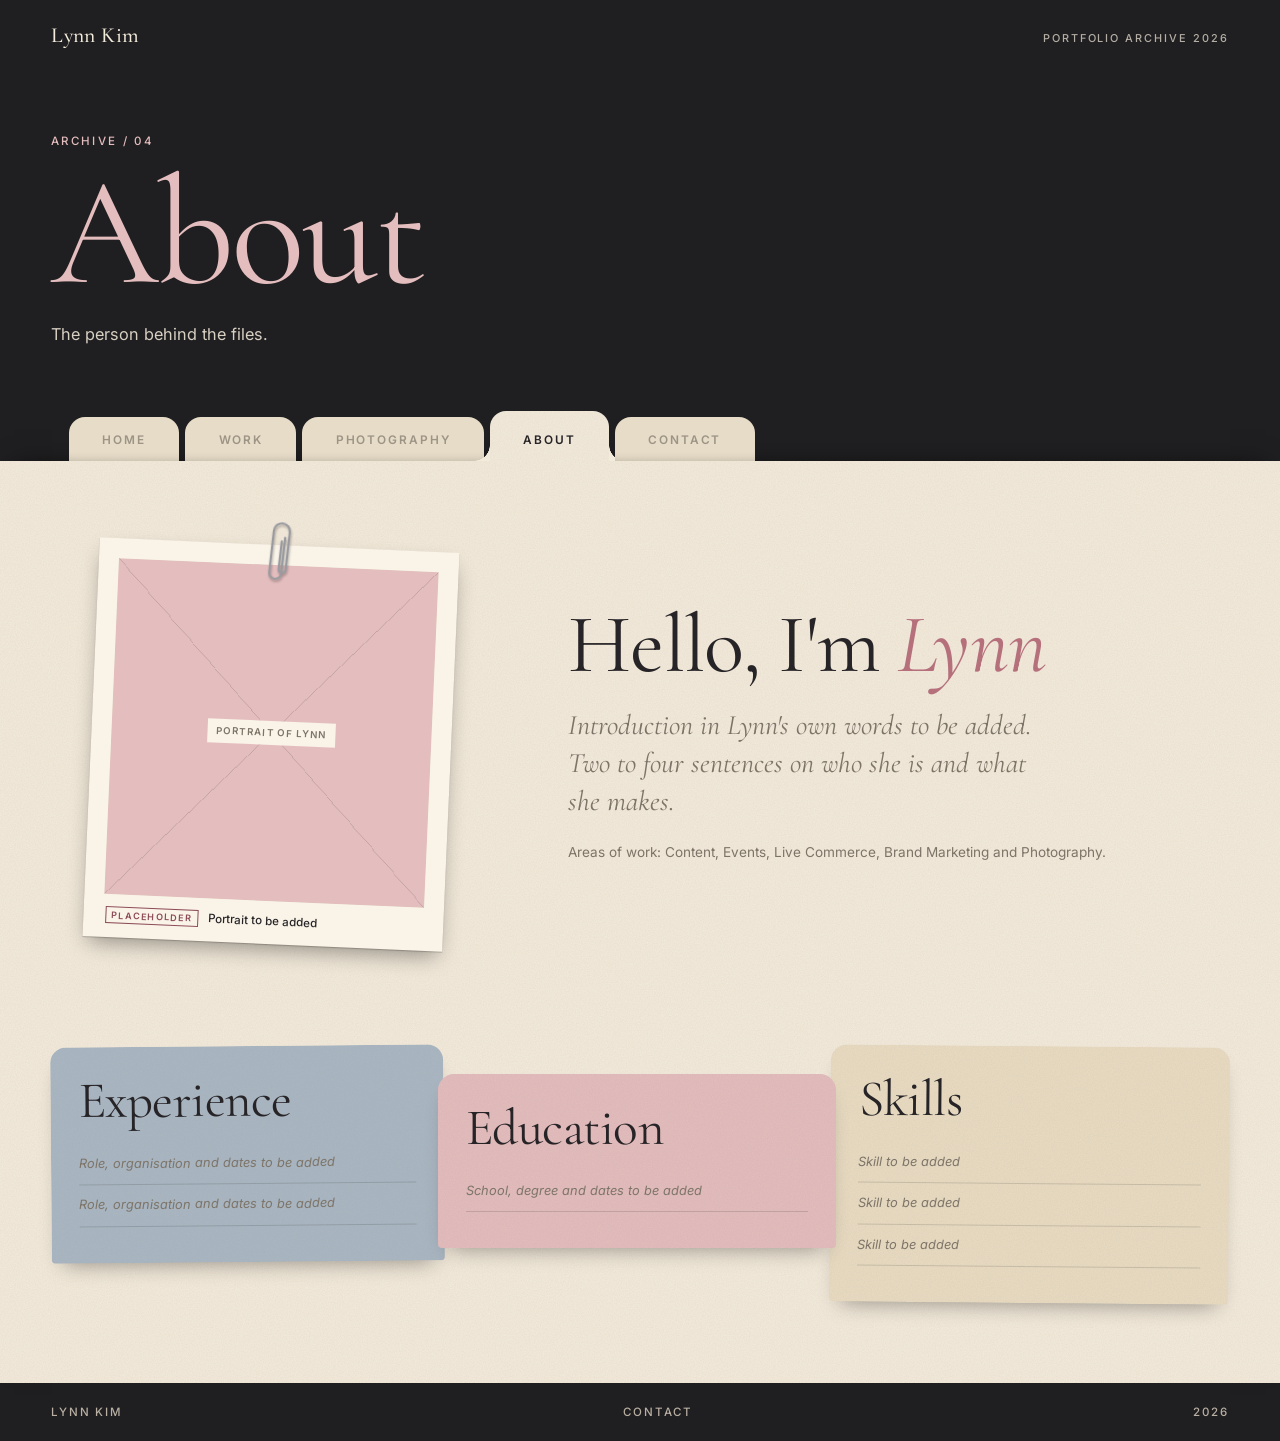
==== about.html @ a6194b80 "Build Lynn Kim portfolio: folder-tab archive, photography gallery, project pages Co-Authored-By: Cla" ====
<!doctype html>
<html lang="en">
<head>
<meta charset="utf-8">
<meta name="viewport" content="width=device-width, initial-scale=1">
<title>Lynn Kim, portfolio archive</title>
<meta name="description" content="Portfolio of Lynn Kim: content, events, live commerce, brand marketing and photography.">
<link rel="icon" href="data:,">
<link rel="preconnect" href="https://fonts.googleapis.com">
<link rel="preconnect" href="https://fonts.gstatic.com" crossorigin>
<link rel="stylesheet" href="https://fonts.googleapis.com/css2?family=Cormorant+Garamond:ital,wght@0,400;0,500;0,600;1,400;1,500&family=Inter:wght@400;500;600&display=swap">
<link rel="stylesheet" href="css/styles.css">
</head>
<body data-page="about">
<a class="skip" href="#main">Skip to content</a>
<div id="root"></div>
<noscript><p style="padding:2rem;color:#f3ebdc">This portfolio needs JavaScript to load its pages.</p></noscript>
<script type="module" src="js/app.js"></script>
</body>
</html>
---- css/styles.css ----
:root {
  --cream: #f3ebdc;
  --cream-2: #e7dcc8;
  --paper: #f9f3e8;
  --pink: #e4bdbe;
  --rose: #b5707c;
  --rose-deep: #8c4b57;
  --blue: #a9b7c4;
  --char: #1f1e20;
  --char-2: #2c2a2d;
  --ink: #272427;
  --mute: #7d7468;
  --serif: 'Cormorant Garamond', 'Cormorant', Georgia, 'Times New Roman', serif;
  --sans: 'Inter', system-ui, -apple-system, 'Segoe UI', Helvetica, Arial, sans-serif;
  --gut: clamp(16px, 4vw, 56px);
  --max: 1280px;
  --ease: cubic-bezier(.3, .7, .2, 1);
  --grain: url("data:image/svg+xml;utf8,<svg xmlns='http://www.w3.org/2000/svg' width='220' height='220'><filter id='n'><feTurbulence type='fractalNoise' baseFrequency='.85' numOctaves='2' stitchTiles='stitch'/><feColorMatrix values='0 0 0 0 .25  0 0 0 0 .18  0 0 0 0 .12  0 0 0 .1 0'/></filter><rect width='100%' height='100%' filter='url(%23n)'/></svg>");
  --cross: url("data:image/svg+xml;utf8,<svg xmlns='http://www.w3.org/2000/svg' viewBox='0 0 100 100' preserveAspectRatio='none'><path d='M0 0L100 100M100 0L0 100' stroke='rgba(31,30,32,.16)' stroke-width='1' vector-effect='non-scaling-stroke' fill='none'/></svg>");
}

*, *::before, *::after { box-sizing: border-box; }
html { -webkit-text-size-adjust: 100%; }
body {
  margin: 0; background: var(--char); color: var(--ink);
  font: 400 16px/1.6 var(--sans); -webkit-font-smoothing: antialiased;
}
img { max-width: 100%; display: block; }
a { color: inherit; }
h1, h2, h3, p, dl, dd, ol, ul { margin: 0; padding: 0; }
ul, ol { list-style: none; }
button { font: inherit; color: inherit; cursor: pointer; }
:focus-visible { outline: 2px solid var(--rose-deep); outline-offset: 3px; }
.band :focus-visible, .foot :focus-visible { outline-color: var(--pink); }
.skip { position: absolute; left: 8px; top: -60px; background: var(--cream); color: var(--ink); padding: 10px 14px; z-index: 100; }
.skip:focus { top: 8px; }
main:focus { outline: none; }

.pending { font-style: italic; color: var(--mute); }
.stamp { display: inline-block; font: 600 9px/1 var(--sans); letter-spacing: .14em; text-transform: uppercase; border: 1px solid currentColor; padding: 3px 5px; color: var(--rose-deep); margin-right: 6px; }
.small { font-size: .85rem; color: var(--mute); }
.eyebrow { font: 500 .72rem/1 var(--sans); letter-spacing: .2em; text-transform: uppercase; color: var(--pink); }
.eyebrow--dark { color: var(--rose-deep); }
.display { font: 400 clamp(2.6rem, 6.5vw, 5.4rem)/.95 var(--serif); letter-spacing: -.01em; }
.display em { font-style: italic; color: var(--rose); }
.display--s { font-size: clamp(2rem, 4vw, 3.2rem); }
.textlink { font: 500 .78rem/1 var(--sans); letter-spacing: .14em; text-transform: uppercase; text-decoration: none; border-bottom: 1px solid currentColor; padding-bottom: 5px; align-self: flex-end; white-space: nowrap; }
.textlink:hover { color: var(--rose-deep); }

/* ---------- desk and band ---------- */
.desk { max-width: 1600px; margin: 0 auto; }
.band { position: relative; color: var(--cream); background: var(--char); }
.top { display: flex; justify-content: space-between; align-items: baseline; padding: 22px var(--gut) 0; font: 500 .78rem var(--sans); letter-spacing: .08em; }
.logo { text-decoration: none; font: 500 1.35rem var(--serif); letter-spacing: .02em; }
.top__note { opacity: .7; text-transform: uppercase; letter-spacing: .18em; font-size: .68rem; }

.stage { padding: clamp(40px, 7vw, 88px) var(--gut) clamp(36px, 5vw, 64px); max-width: var(--max); margin: 0 auto; }
.stage__title { font: 400 clamp(3.6rem, 12vw, 10rem)/.88 var(--serif); color: var(--pink); margin: 18px 0 20px; letter-spacing: -.02em; overflow-wrap: anywhere; }
.stage__lede { max-width: 46ch; color: #d7cfc2; font-size: 1.02rem; }

/* home stage: giant name over a stack of paper */
.stage--home { padding-top: clamp(24px, 4vw, 56px); padding-bottom: 0; position: relative; }
.giant { font: 400 clamp(4.6rem, 17.5vw, 15rem)/.8 var(--serif); color: var(--pink); letter-spacing: -.03em; position: relative; z-index: 3; text-align: center; margin: 0 0 -.09em; }
.stack { position: relative; width: min(560px, 82%); margin: 0 auto; height: clamp(430px, 52vw, 560px); }
.paper { position: absolute; inset: 0; background: var(--cream); background-image: var(--grain); box-shadow: 0 1px 0 #fff8 inset, 0 12px 24px #0006; }
.paper--3 { transform: rotate(3deg) translate(14px, 10px); background-color: var(--cream-2); }
.paper--2 { transform: rotate(-2.2deg) translate(-10px, 4px); background-color: #ece3d1; }
.paper--1 { display: flex; flex-direction: column; align-items: center; padding: 8% 8% 6%; }
.paper--1::before, .paper--1::after { content: ''; position: absolute; left: 12px; width: 15px; height: 15px; border-radius: 50%; background: var(--char); box-shadow: inset 0 2px 3px #000a; }
.paper--1::before { top: 18%; } .paper--1::after { top: 72%; }
.paper--1 .polaroid { width: 70%; z-index: 2; }
.typed { color: var(--ink); font: 400 .8rem/1.55 var(--sans); letter-spacing: .02em; margin-top: auto; align-self: flex-start; max-width: 28ch; padding-left: 8%; }

/* ---------- tabs: navigation as folder tabs ---------- */
.tabs { margin-top: 0; position: relative; z-index: 4; }
.tabs__row { display: flex; align-items: flex-end; gap: 6px; padding: 0 calc(var(--gut) + 18px); overflow-x: auto; scrollbar-width: none; max-width: 100%; }
.tabs__row::-webkit-scrollbar { display: none; }
.tabs a {
  position: relative; flex: 0 0 auto; text-decoration: none; background: var(--cream-2); color: #9d9486;
  font: 600 .74rem/1 var(--sans); letter-spacing: .16em; text-transform: uppercase;
  padding: 18px clamp(16px, 2.6vw, 34px) 14px; border-radius: 16px 16px 0 0; box-shadow: inset 0 -8px 10px -8px #0003;
  transition: color .25s, padding .35s var(--ease);
}
.tabs a:hover { color: var(--ink); }
.tabs a[aria-current='page'] { background: var(--cream); background-image: var(--grain); color: var(--ink); padding-top: 24px; box-shadow: none; }
.tabs a[aria-current='page']::before, .tabs a[aria-current='page']::after { content: ''; position: absolute; bottom: 0; width: 16px; height: 16px; }
.tabs a[aria-current='page']::before { left: -16px; background: radial-gradient(circle at 0 0, transparent 15.5px, var(--cream) 16px); }
.tabs a[aria-current='page']::after { right: -16px; background: radial-gradient(circle at 100% 0, transparent 15.5px, var(--cream) 16px); }

/* ---------- sheet ---------- */
.sheet { background: var(--cream); background-image: var(--grain); padding: clamp(32px, 5vw, 72px) var(--gut) 80px; min-height: 60vh; box-shadow: 0 -10px 24px -14px #0008; position: relative; }
.sheet > * { max-width: var(--max); margin-left: auto; margin-right: auto; }
.block { margin-bottom: clamp(64px, 9vw, 130px); }
.block__head { display: flex; justify-content: space-between; align-items: flex-end; gap: 24px; flex-wrap: wrap; margin-bottom: clamp(28px, 4vw, 52px); }
.foot { display: flex; justify-content: space-between; padding: 22px var(--gut); font: 500 .72rem var(--sans); letter-spacing: .16em; text-transform: uppercase; color: #b9b0a3; }
.foot a { text-decoration: none; }

/* ---------- media and placeholders ---------- */
.media { width: 100%; height: 100%; object-fit: cover; }
.ph { position: relative; width: 100%; height: 100%; min-height: 100%; display: grid; place-items: center; background-color: var(--pink); background-image: var(--cross); background-size: 100% 100%; overflow: hidden; }
.ph span { background: var(--paper); color: var(--mute); font: 600 .6rem/1.3 var(--sans); letter-spacing: .14em; text-transform: uppercase; padding: 6px 9px; text-align: center; max-width: 80%; }
.ph--pink { background-color: var(--pink); } .ph--rose { background-color: #cf9aa2; }
.ph--blue { background-color: var(--blue); } .ph--cream { background-color: #e6dac4; }
.ph--char { background-color: #4a474b; }

.clip { position: absolute; width: 22px; height: 70px; color: #9a9ba0; top: -26px; left: 50%; transform: translateX(-50%) rotate(4deg); z-index: 5; filter: drop-shadow(1px 2px 1px #0004); pointer-events: none; }
.clip--rose { color: var(--rose); }

.label { display: inline-block; background: var(--paper); border: 1px solid #0002; padding: 3px 7px; font: 500 .62rem/1.2 var(--sans); letter-spacing: .14em; text-transform: uppercase; color: var(--ink); box-shadow: 0 1px 2px #0002; }

.polaroid { position: relative; background: var(--paper); padding: 4.5% 4.5% 0; margin: 0; transform: rotate(var(--tilt, 0deg)); box-shadow: 0 1px 1px #0003, 0 10px 22px -6px #0006; max-width: 380px; }
.polaroid__img { aspect-ratio: 1 / 1.05; background: var(--cream-2); overflow: hidden; }
.polaroid figcaption { padding: 12px 2px 14px; font: 500 .72rem/1.3 var(--sans); color: var(--ink); min-height: 3.2em; display: flex; flex-wrap: wrap; align-items: center; gap: 4px; }

/* ---------- cards (project sheets) ---------- */
.scatter { display: grid; grid-template-columns: repeat(12, 1fr); gap: 28px; align-items: start; }
.scatter .card:nth-child(1) { grid-column: 1 / 5; }
.scatter .card:nth-child(2) { grid-column: 5 / 9; margin-top: 80px; margin-left: -16px; z-index: 2; }
.scatter .card:nth-child(3) { grid-column: 9 / 13; margin-top: 10px; margin-left: -16px; }
.card { position: relative; display: block; text-decoration: none; background: var(--paper); background-image: var(--grain); padding: 18px 18px 20px; transform: rotate(var(--tilt, 0deg)); box-shadow: 0 1px 1px #0003, 0 14px 26px -10px #0007; transition: transform .45s var(--ease), box-shadow .45s var(--ease); }
.card:hover, .card:focus-visible { transform: rotate(0deg) translateY(-6px); box-shadow: 0 1px 1px #0003, 0 22px 34px -12px #0008; }
.card .label { position: absolute; top: 28px; left: -8px; z-index: 3; }
.card__img { aspect-ratio: 4 / 3; overflow: hidden; margin-bottom: 14px; background: var(--cream-2); }
.card__title { font: 500 1.6rem/1.05 var(--serif); }
.card__meta { font-size: .82rem; color: var(--mute); margin-top: 6px; }
.card__more { display: inline-block; margin-top: 14px; font: 600 .68rem var(--sans); letter-spacing: .16em; text-transform: uppercase; border-bottom: 1px solid currentColor; padding-bottom: 3px; }

/* ---------- spines (folders seen edge-on) ---------- */
.block--spines .display { margin-bottom: 36px; }
.spines { display: grid; grid-template-columns: repeat(5, 1fr); gap: 0; height: clamp(300px, 36vw, 430px); }
.spine { position: relative; margin-left: -14px; padding-top: calc(var(--i) * 26px); filter: drop-shadow(-6px 0 8px #0003); }
.spine:first-child { margin-left: 0; }
.spine a { display: flex; flex-direction: column; justify-content: space-between; height: 100%; padding: 18px 18px 18px 26px; text-decoration: none; background: var(--pink); background-image: var(--grain); border-radius: 22px 22px 0 0; color: var(--ink); transition: transform .45s var(--ease); }
.spine a:hover, .spine a:focus-visible { transform: translateY(-14px); }
.spine--blue a { background-color: var(--blue); } .spine--cream a { background-color: #e9dcc3; }
.spine--rose a { background-color: #cf9aa2; } .spine--char a { background-color: var(--char-2); color: var(--cream); }
.spine__label { writing-mode: vertical-rl; transform: rotate(180deg); font: 400 clamp(1.8rem, 3.6vw, 3rem)/1 var(--serif); font-style: italic; align-self: flex-start; }
.spine__count { background: var(--paper); color: var(--ink); font: 500 .6rem var(--sans); letter-spacing: .14em; text-transform: uppercase; padding: 4px 7px; align-self: flex-start; }

/* ---------- photography strip on home ---------- */
.strip-wrap { display: grid; grid-template-columns: 5fr 7fr; gap: clamp(24px, 4vw, 64px); align-items: center; background: var(--char); background-image: var(--grain); color: var(--cream); padding: clamp(28px, 4vw, 56px); box-shadow: 0 16px 30px -14px #0008; }
.strip-copy { display: flex; flex-direction: column; gap: 18px; align-items: flex-start; }
.strip-copy .display em { color: var(--pink); }
.strip-copy p { color: #cfc6b8; max-width: 32ch; }
.strip-copy .textlink:hover { color: var(--pink); }
.film { display: grid; grid-template-columns: repeat(3, 1fr); gap: 8px; background: #0e0d0e; padding: 22px 8px; position: relative; }
.film::before, .film::after { content: ''; position: absolute; left: 0; right: 0; height: 8px; background-image: radial-gradient(circle, var(--cream) 2px, transparent 2.6px); background-size: 16px 8px; opacity: .8; }
.film::before { top: 7px; } .film::after { bottom: 7px; }
.film__frame { position: relative; aspect-ratio: 4 / 5; overflow: hidden; }
.film__frame i { position: absolute; left: 6px; bottom: 4px; font: 500 .6rem var(--sans); color: var(--cream); font-style: normal; letter-spacing: .1em; }

.about-note { display: grid; grid-template-columns: minmax(220px, 4fr) 6fr; gap: clamp(28px, 5vw, 80px); align-items: center; }
.about-note .polaroid { margin: 10px 0 0 6%; }
.note { background: #c6d0da; background-image: var(--grain); padding: clamp(24px, 3.5vw, 48px); transform: rotate(1deg); box-shadow: 0 12px 24px -10px #0006; display: flex; flex-direction: column; gap: 18px; align-items: flex-start; }
.note .display em { color: var(--rose-deep); }

/* ---------- Work: filing cabinet ---------- */
.sheet:has(.cabinet) { padding-top: clamp(24px, 3vw, 40px); }
.cabinet { max-width: var(--max); margin: 0 auto; }
.ftabs { position: relative; z-index: 20; margin-bottom: -1px; }
.ftabs__row { display: flex; gap: 5px; overflow-x: auto; padding: 14px 18px 0; scrollbar-width: none; }
.ftabs__row::-webkit-scrollbar { display: none; }
.ftab { position: relative; flex: 0 0 auto; border: 0; background: var(--pink); background-image: var(--grain); color: var(--ink); font: 600 .72rem/1 var(--sans); letter-spacing: .15em; text-transform: uppercase; padding: 17px clamp(14px, 2.2vw, 28px) 13px; border-radius: 14px 14px 0 0; box-shadow: inset 0 -7px 9px -7px #0004; transition: transform .4s var(--ease), padding .4s var(--ease); min-height: 44px; }
.ftab--blue { background-color: var(--blue); } .ftab--cream { background-color: #e9dcc3; }
.ftab--rose { background-color: #cf9aa2; } .ftab--char { background-color: var(--char-2); color: var(--cream); }
.ftab:hover { transform: translateY(-3px); }
.ftab[aria-selected='true'] { padding-top: 24px; box-shadow: none; transform: none; z-index: 2; }
.ftab--pink { --tab: var(--pink); } .ftab--blue { --tab: var(--blue); } .ftab--cream { --tab: #e9dcc3; }
.ftab--rose { --tab: #cf9aa2; } .ftab--char { --tab: var(--char-2); }
.ftab[aria-selected='true']::before, .ftab[aria-selected='true']::after { content: ''; position: absolute; bottom: 0; width: 14px; height: 14px; }
.ftab[aria-selected='true']::before { left: -14px; background: radial-gradient(circle at 0 0, transparent 13.5px, var(--tab) 14px); }
.ftab[aria-selected='true']::after { right: -14px; background: radial-gradient(circle at 100% 0, transparent 13.5px, var(--tab) 14px); }

.cabinet__stack { display: grid; padding-bottom: 64px; position: relative; }
.folder { grid-area: 1 / 1; --d: 0; --r: 0;
  background: var(--pink); background-image: var(--grain); border-radius: 0 20px 6px 6px; padding: clamp(24px, 4vw, 52px);
  transform: translateY(calc(var(--d) * 13px)) rotate(calc(var(--r) * 1deg)); transform-origin: 50% 100%;
  z-index: calc(10 - var(--d)); box-shadow: 0 -1px 0 #fff5 inset, 0 8px 18px -8px #0006;
  transition: transform .6s var(--ease), box-shadow .6s var(--ease); outline-offset: -6px; }
.folder--blue { background-color: var(--blue); } .folder--cream { background-color: #e9dcc3; }
.folder--rose { background-color: #cf9aa2; } .folder--char { background-color: var(--char-2); color: var(--cream); }
.folder--char .display em { color: var(--pink); }
.folder__inner { transition: opacity .35s ease, visibility 0s linear .35s; opacity: 0; visibility: hidden; position: absolute; inset: auto; left: 0; right: 0; top: 0; pointer-events: none; padding: inherit; }
.folder.is-front .folder__inner { position: relative; opacity: 1; visibility: visible; pointer-events: auto; transition: opacity .5s ease .12s, visibility 0s; padding: 0; }
.folder:not(.is-front) { box-shadow: 0 8px 14px -8px #0007; }
.folder__head { display: flex; justify-content: space-between; align-items: flex-end; gap: 16px; flex-wrap: wrap; margin-bottom: clamp(28px, 4vw, 48px); border-bottom: 1px solid #0003; padding-bottom: 18px; }
.folder--char .folder__head { border-color: #fff3; }
.folder__head p { font-size: .9rem; }
.count { display: inline-block; margin-left: 8px; font: 600 .62rem var(--sans); letter-spacing: .14em; text-transform: uppercase; background: var(--paper); color: var(--ink); padding: 4px 7px; }
.folder__files { display: grid; grid-template-columns: repeat(12, 1fr); gap: 26px; align-items: start; }
.folder__files .card { color: var(--ink); }
.folder__files .card:nth-child(1) { grid-column: 1 / 8; }
.folder__files .card:nth-child(2) { grid-column: 8 / 13; margin-top: 56px; margin-left: -14px; }
.folder__files .card:nth-child(n+3) { grid-column: span 4; }
.hint { text-align: center; font-size: .8rem; color: var(--mute); margin-top: 18px; }

/* ---------- Project detail ---------- */
.crumb { font: 500 .7rem var(--sans); letter-spacing: .14em; text-transform: uppercase; color: var(--mute); margin-bottom: 24px; }
.crumb a { text-decoration: none; border-bottom: 1px solid #0003; }
.facts { display: grid; grid-template-columns: repeat(4, 1fr); border-top: 1px solid var(--ink); border-bottom: 1px solid #0003; margin-bottom: clamp(40px, 6vw, 80px); }
.facts div { padding: 16px 16px 16px 0; }
.facts dt { font: 600 .62rem var(--sans); letter-spacing: .18em; text-transform: uppercase; color: var(--mute); margin-bottom: 6px; }
.facts dd { font: 500 1.25rem/1.2 var(--serif); }
.detail { display: grid; grid-template-columns: repeat(2, 1fr); gap: clamp(36px, 5vw, 72px) clamp(32px, 6vw, 96px); margin-bottom: clamp(60px, 8vw, 110px); }
.detail__sec { position: relative; padding-top: 6px; }
.detail__sec--wide { grid-column: 1 / -1; }
.num { display: block; font: 500 .72rem var(--sans); letter-spacing: .2em; color: var(--rose-deep); margin-bottom: 10px; }
.detail__sec .display { margin-bottom: 18px; }
.detail__sec > p { max-width: 54ch; font-size: 1.05rem; }
.ticks li { padding: 10px 0 10px 26px; border-bottom: 1px solid #0002; position: relative; }
.ticks li::before { content: ''; position: absolute; left: 0; top: 1.2em; width: 12px; height: 1px; background: var(--rose-deep); }
.steps { display: grid; grid-template-columns: repeat(3, 1fr); gap: 0; counter-reset: s; }
.steps li { display: flex; gap: 14px; padding: 18px 22px 18px 0; border-top: 1px solid var(--ink); }
.steps b { font: 400 2.4rem/1 var(--serif); color: var(--rose); }
.steps h3 { font: 600 .8rem var(--sans); letter-spacing: .08em; text-transform: uppercase; margin-bottom: 6px; }
.steps p { font-size: .95rem; }
.metrics { display: grid; grid-template-columns: repeat(3, 1fr); gap: 20px; }
.metric { background: var(--paper); background-image: var(--grain); padding: 24px 22px; box-shadow: 0 10px 18px -10px #0006; transform: rotate(-.6deg); }
.metric:nth-child(2) { transform: rotate(.7deg) translateY(10px); }
.metric__v { display: block; font: 400 clamp(2.4rem, 4vw, 3.6rem)/1 var(--serif); }
.metric__l { display: block; font-size: .82rem; margin-top: 8px; color: var(--mute); }
.metric--ph .metric__v { font-size: 1.5rem; }
.evidence { margin-bottom: 70px; }
.evidence .display { margin-bottom: 30px; }
.evidence__row { display: grid; grid-template-columns: repeat(3, 1fr); gap: 30px; align-items: start; }
.evidence__row .polaroid:nth-child(2) { margin-top: 44px; }
.pager { display: grid; grid-template-columns: 1fr 1fr; border-top: 1px solid var(--ink); }
.pager a { text-decoration: none; padding: 24px 0; font: 500 1.7rem/1.1 var(--serif); display: flex; flex-direction: column; gap: 8px; }
.pager a:last-child { text-align: right; align-items: flex-end; }
.pager span { font: 600 .64rem var(--sans); letter-spacing: .18em; text-transform: uppercase; color: var(--mute); }
.pager a:hover { color: var(--rose-deep); }

/* ---------- Photography ---------- */
.spread { display: grid; grid-template-columns: repeat(12, 1fr); gap: 20px; align-items: start; }
.shot { position: relative; display: block; width: 100%; border: 0; padding: 0; background: var(--cream-2); overflow: hidden; box-shadow: 0 14px 26px -12px #0008; transition: transform .5s var(--ease); }
.shot:hover, .shot:focus-visible { transform: scale(1.012); }
.shot--tall { aspect-ratio: 4 / 5; } .shot--wide { aspect-ratio: 3 / 2; } .shot--square { aspect-ratio: 1; }
.shot__no { position: absolute; left: 10px; bottom: 8px; font: 500 .66rem var(--sans); letter-spacing: .14em; background: var(--paper); padding: 3px 6px; }
.cap { font-size: .78rem; margin-top: 10px; max-width: 34ch; }
.spread__item--1 { grid-column: 1 / 7; }
.spread__item--2 { grid-column: 7 / 13; margin-top: 90px; }
.spread__item--3 { grid-column: 2 / 6; margin-top: 40px; position: relative; z-index: 2; }
.spread__item--4 { grid-column: 7 / 12; margin-top: 30px; }
.block--blue { background: #c3cdd7; background-image: var(--grain); padding: clamp(28px, 5vw, 64px); margin-left: calc(var(--gut) * -1); margin-right: calc(var(--gut) * -1); max-width: none !important; }
.block--blue > * { max-width: var(--max); margin-left: auto; margin-right: auto; }
.block--blue .display em { color: var(--rose-deep); }
.snaps { display: grid; grid-template-columns: repeat(5, 1fr); gap: 22px; }
.snap { position: relative; display: block; border: 0; background: var(--paper); padding: 8px 8px 0; text-align: left; transform: rotate(var(--tilt)); box-shadow: 0 12px 20px -8px #0006; transition: transform .45s var(--ease); }
.snap:nth-child(even) { margin-top: 34px; }
.snap:hover, .snap:focus-visible { transform: rotate(0) translateY(-6px); }
.snap__img { display: block; aspect-ratio: 1; overflow: hidden; }
.snap__cap { display: flex; justify-content: space-between; align-items: center; padding: 10px 2px 12px; font-size: .7rem; min-height: 40px; }
.snap__cap i { font-style: normal; font-weight: 600; letter-spacing: .12em; }
.sheetfilm { display: grid; grid-template-columns: repeat(3, 1fr); gap: 8px 10px; background: var(--char); padding: 30px 16px; position: relative; box-shadow: 0 16px 28px -14px #000a; }
.sheetfilm::before, .sheetfilm::after { content: ''; position: absolute; left: 0; right: 0; height: 10px; background-image: radial-gradient(circle, var(--cream) 2.4px, transparent 3px); background-size: 20px 10px; opacity: .8; }
.sheetfilm::before { top: 10px; } .sheetfilm::after { bottom: 10px; }
.cs-frame { position: relative; border: 0; padding: 0; aspect-ratio: 3 / 2; overflow: hidden; background: #111; transition: filter .3s, transform .4s var(--ease); }
.cs-frame:hover, .cs-frame:focus-visible { transform: scale(1.02); z-index: 2; }
.cs-frame i { position: absolute; right: 8px; bottom: 6px; font: 500 .66rem var(--sans); font-style: normal; color: var(--cream); letter-spacing: .1em; background: #0008; padding: 1px 5px; }
.viewer { border: 0; padding: 0; background: var(--char); color: var(--cream); width: min(980px, 94vw); max-height: 94vh; }
.viewer::backdrop { background: #0009; }
.viewer__bar, .viewer__nav { display: flex; justify-content: space-between; align-items: center; padding: 12px 16px; gap: 12px; font-size: .8rem; }
.viewer__stage { height: min(62vh, 620px); background: #111; }
.vbtn { background: none; border: 1px solid #fff6; color: var(--cream); padding: 10px 16px; font: 600 .7rem var(--sans); letter-spacing: .14em; text-transform: uppercase; min-height: 44px; }
.vbtn:hover { background: var(--cream); color: var(--ink); }
#viewer-cap { text-align: center; flex: 1; }

/* ---------- About ---------- */
.about-grid { display: grid; grid-template-columns: 4fr 6fr; gap: clamp(28px, 6vw, 96px); align-items: center; margin-bottom: clamp(60px, 8vw, 110px); }
.about-grid .polaroid { margin: 20px auto 0; max-width: 360px; }
.about-grid__text { display: flex; flex-direction: column; gap: 22px; }
.lead { font: 400 clamp(1.3rem, 2.2vw, 1.8rem)/1.35 var(--serif); max-width: 36ch; }
.cols { display: grid; grid-template-columns: repeat(3, 1fr); gap: 0; align-items: start; }
.col { padding: 30px 28px 36px; background-image: var(--grain); box-shadow: 0 12px 22px -12px #0006; border-radius: 16px 16px 4px 4px; }
.col .display { margin-bottom: 18px; }
.col--blue { background-color: var(--blue); transform: rotate(-.5deg); }
.col--pink { background-color: var(--pink); margin-top: 28px; margin-left: -6px; z-index: 2; position: relative; }
.col--cream { background-color: #e9dcc3; margin-left: -6px; transform: rotate(.5deg); }
.plain li { padding: 10px 0; border-bottom: 1px solid #0002; display: flex; flex-wrap: wrap; justify-content: space-between; gap: 4px 12px; }
.plain li p { width: 100%; font-size: .9rem; }
.plain li span { font-size: .8rem; color: var(--mute); }

/* ---------- Contact ---------- */
.contact { display: grid; grid-template-columns: 7fr 4fr; gap: clamp(28px, 6vw, 90px); align-items: center; }
.note-pad { position: relative; background: #e8bfc3; background-image: var(--grain); padding: clamp(32px, 5vw, 64px); box-shadow: 0 16px 30px -12px #0007; transform: rotate(-.8deg); }
.note-pad .clip { top: -30px; }
.note-pad .display em { color: var(--rose-deep); }
.contact__list { margin-top: 34px; border-top: 1px solid var(--ink); }
.contact__list > div { display: grid; grid-template-columns: 8rem 1fr; gap: 12px; padding: 18px 0; border-bottom: 1px solid #0003; align-items: baseline; }
.contact__list dt { font: 600 .66rem var(--sans); letter-spacing: .18em; text-transform: uppercase; }
.big-link { font: 400 clamp(1.4rem, 2.6vw, 2rem) var(--serif); text-decoration: none; border-bottom: 1px solid currentColor; overflow-wrap: anywhere; }
.big-link--ph { border: 0; font-size: 1.1rem; }
.btn { display: inline-block; background: var(--char); color: var(--cream); text-decoration: none; padding: 14px 22px; font: 600 .72rem var(--sans); letter-spacing: .14em; text-transform: uppercase; min-height: 44px; }
.btn:hover { background: var(--rose-deep); }
.btn--off { background: transparent; color: var(--mute); border: 1px dashed var(--mute); font-style: italic; text-transform: none; letter-spacing: .02em; font-size: .9rem; }
.contact__side .polaroid { margin: 0 auto; }

/* ---------- motion ---------- */
@media (prefers-reduced-motion: reduce) {
  *, *::before, *::after { transition-duration: .01ms !important; animation-duration: .01ms !important; scroll-behavior: auto !important; }
  .card:hover, .ftab:hover, .spine a:hover, .snap:hover { transform: none; }
}

/* ---------- tablet ---------- */
@media (max-width: 960px) {
  .scatter { grid-template-columns: repeat(6, 1fr); }
  .scatter .card:nth-child(1) { grid-column: 1 / 5; }
  .scatter .card:nth-child(2) { grid-column: 3 / 7; margin-left: 0; }
  .scatter .card:nth-child(3) { grid-column: 1 / 5; margin-top: 0; margin-left: 0; }
  .strip-wrap, .about-note, .about-grid, .contact { grid-template-columns: 1fr; }
  .facts { grid-template-columns: repeat(2, 1fr); }
  .detail, .steps, .metrics, .cols { grid-template-columns: 1fr; }
  .col--pink, .col--cream { margin-left: 0; margin-top: 16px; }
  .evidence__row { grid-template-columns: 1fr 1fr; }
  .snaps { grid-template-columns: repeat(3, 1fr); }
  .folder__files .card:nth-child(1), .folder__files .card:nth-child(2), .folder__files .card:nth-child(n+3) { grid-column: span 6; margin-left: 0; }
}

/* ---------- mobile ---------- */
@media (max-width: 640px) {
  body { font-size: 15px; }
  .top__note { display: none; }
  .stack { width: 92%; height: 440px; }
  .spines { grid-template-columns: 1fr; height: auto; gap: 0; }
  .spine { margin-left: 0; margin-top: -10px; padding-top: 0; }
  .spine:first-child { margin-top: 0; }
  .spine a { flex-direction: row-reverse; align-items: center; padding: 22px 20px; height: 74px; border-radius: 18px 18px 0 0; }
  .spine__label { writing-mode: horizontal-tb; transform: none; font-size: 1.9rem; align-self: center; }
  .spine__count { align-self: center; }
  .scatter, .folder__files { display: flex; flex-direction: column; gap: 34px; }
  .scatter .card, .folder__files .card { margin: 0 !important; width: 94%; }
  .scatter .card:nth-child(even), .folder__files .card:nth-child(even) { align-self: flex-end; }
  .folder { padding: 22px 16px; }
  .cabinet__stack { padding-bottom: 52px; }
  .film { grid-template-columns: repeat(3, 1fr); }
  .evidence__row { grid-template-columns: 1fr; }
  .evidence__row .polaroid { margin: 0 auto !important; width: 86%; }
  .snaps { grid-template-columns: 1fr 1fr; gap: 18px; }
  .snap:nth-child(even) { margin-top: 20px; }
  .spread { display: flex; flex-direction: column; gap: 36px; }
  .spread__item { margin: 0 !important; }
  .spread__item:nth-child(even) { width: 88%; align-self: flex-end; }
  .sheetfilm { grid-template-columns: repeat(2, 1fr); }
  .contact__list > div { grid-template-columns: 1fr; gap: 4px; }
  .facts { grid-template-columns: 1fr 1fr; }
  .pager a { font-size: 1.25rem; }
  .block--blue { margin-left: calc(var(--gut) * -1); margin-right: calc(var(--gut) * -1); }
}
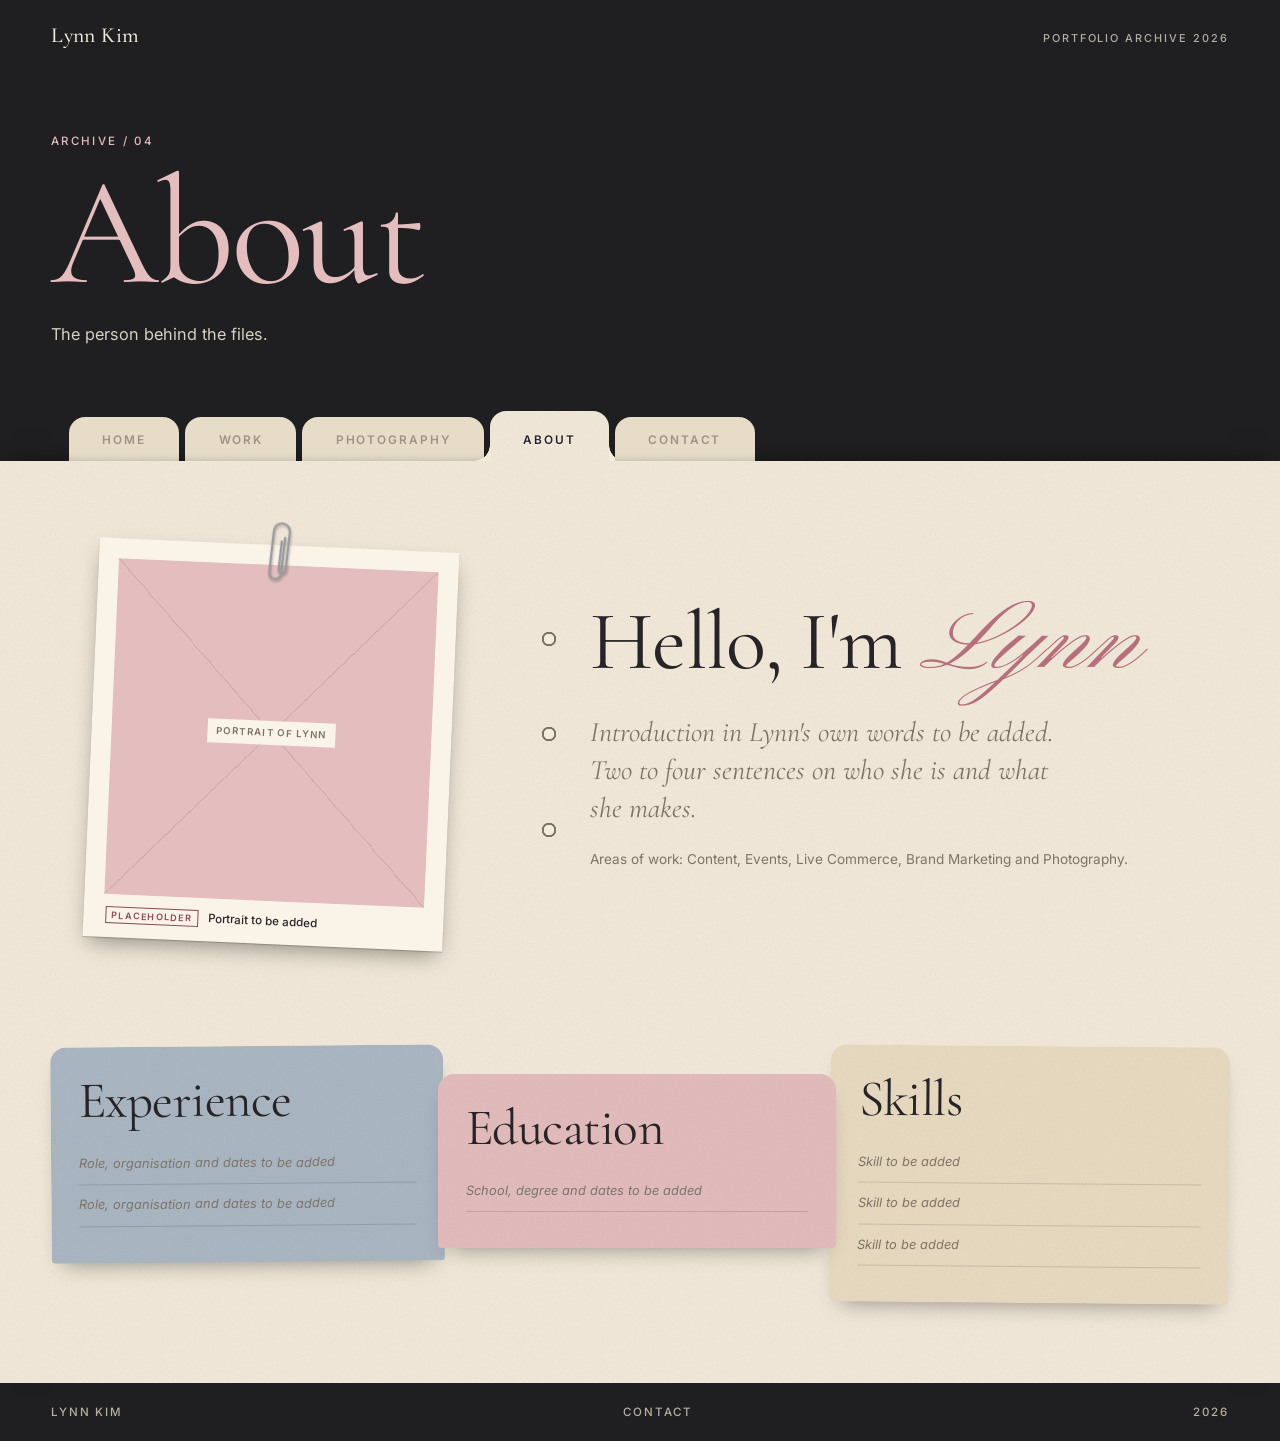
==== commit a439c143: "Add script accents, tape, stamp label and binder rings from references 6 and 7 Co-Authored-By: Claud" ====
--- a/about.html
+++ b/about.html
@@ -8,7 +8,7 @@
 <link rel="icon" href="data:,">
 <link rel="preconnect" href="https://fonts.googleapis.com">
 <link rel="preconnect" href="https://fonts.gstatic.com" crossorigin>
-<link rel="stylesheet" href="https://fonts.googleapis.com/css2?family=Cormorant+Garamond:ital,wght@0,400;0,500;0,600;1,400;1,500&family=Inter:wght@400;500;600&display=swap">
+<link rel="stylesheet" href="https://fonts.googleapis.com/css2?family=Pinyon+Script&family=Cormorant+Garamond:ital,wght@0,400;0,500;0,600;1,400;1,500&family=Inter:wght@400;500;600&display=swap">
 <link rel="stylesheet" href="css/styles.css">
 </head>
 <body data-page="about">
--- a/css/styles.css
+++ b/css/styles.css
@@ -10,6 +10,7 @@
   --char-2: #2c2a2d;
   --ink: #272427;
   --mute: #7d7468;
+  --script: 'Pinyon Script', 'Snell Roundhand', cursive;
   --serif: 'Cormorant Garamond', 'Cormorant', Georgia, 'Times New Roman', serif;
   --sans: 'Inter', system-ui, -apple-system, 'Segoe UI', Helvetica, Arial, sans-serif;
   --gut: clamp(16px, 4vw, 56px);
@@ -295,6 +296,25 @@
 .btn--off { background: transparent; color: var(--mute); border: 1px dashed var(--mute); font-style: italic; text-transform: none; letter-spacing: .02em; font-size: .9rem; }
 .contact__side .polaroid { margin: 0 auto; }
 
+/* ---------- details from references 6 and 7 ---------- */
+.script-em { font-family: var(--script); font-style: normal; font-weight: 400; color: var(--rose); font-size: 1.18em; letter-spacing: 0; padding-right: .06em; }
+.script-mark { position: absolute; z-index: 4; right: -14%; bottom: 14%; font: 400 clamp(3.4rem, 8vw, 6.6rem)/1 var(--script); color: var(--rose); transform: rotate(-9deg); text-shadow: 0 1px 0 #fff8; pointer-events: none; }
+.year-mark { position: absolute; z-index: 4; right: -12%; bottom: 8%; font: 500 .8rem var(--sans); letter-spacing: .1em; color: var(--rose-deep); }
+.tape { position: absolute; z-index: 5; top: -12px; left: 50%; width: 92px; height: 26px; transform: translateX(-50%) rotate(-3deg); background: #d7c79a99; background-image: var(--grain); box-shadow: 0 1px 2px #0003; }
+.rings { position: absolute; left: -34px; top: 0; bottom: 0; width: 22px; display: none; }
+.stamp-card { position: relative; background: var(--paper); background-image: var(--grain); padding: 26px 22px; margin: 0 auto 36px; max-width: 320px; text-align: center; display: flex; flex-direction: column; gap: 6px; filter: drop-shadow(0 8px 10px #0004); transform: rotate(1.5deg);
+  -webkit-mask: radial-gradient(circle 5px at 50% 0, #0000 96%, #000) top / 14px 100% repeat-x, radial-gradient(circle 5px at 50% 100%, #0000 96%, #000) bottom / 14px 100% repeat-x, radial-gradient(circle 5px at 0 50%, #0000 96%, #000) left / 100% 14px repeat-y, radial-gradient(circle 5px at 100% 50%, #0000 96%, #000) right / 100% 14px repeat-y;
+  -webkit-mask-composite: source-in; mask-composite: intersect; }
+.stamp-card span { font: 400 2rem/1 var(--script); color: var(--rose-deep); }
+.stamp-card b { font: 600 .62rem var(--sans); letter-spacing: .2em; text-transform: uppercase; }
+.stamp-card i { font: 400 .7rem/1.4 var(--sans); font-style: normal; color: var(--mute); }
+.ftab--cream[aria-selected='true'], .tabs a[aria-current='page'] { text-shadow: 0 1px 0 #fffa; }
+@media (min-width: 961px) {
+  .about-grid__text { position: relative; padding-left: 22px; }
+  .rings { display: block; background: radial-gradient(circle, var(--cream) 5px, #7d7468 5.5px, #7d7468 7px, transparent 7.5px) center 12% / 22px 22px no-repeat, radial-gradient(circle, var(--cream) 5px, #7d7468 5.5px, #7d7468 7px, transparent 7.5px) center 50% / 22px 22px no-repeat, radial-gradient(circle, var(--cream) 5px, #7d7468 5.5px, #7d7468 7px, transparent 7.5px) center 88% / 22px 22px no-repeat; left: -30px; }
+}
+@media (max-width: 640px) { .script-mark { right: -4%; bottom: 10%; font-size: 3.4rem; } .year-mark { right: 0; } }
+
 /* ---------- motion ---------- */
 @media (prefers-reduced-motion: reduce) {
   *, *::before, *::after { transition-duration: .01ms !important; animation-duration: .01ms !important; scroll-behavior: auto !important; }
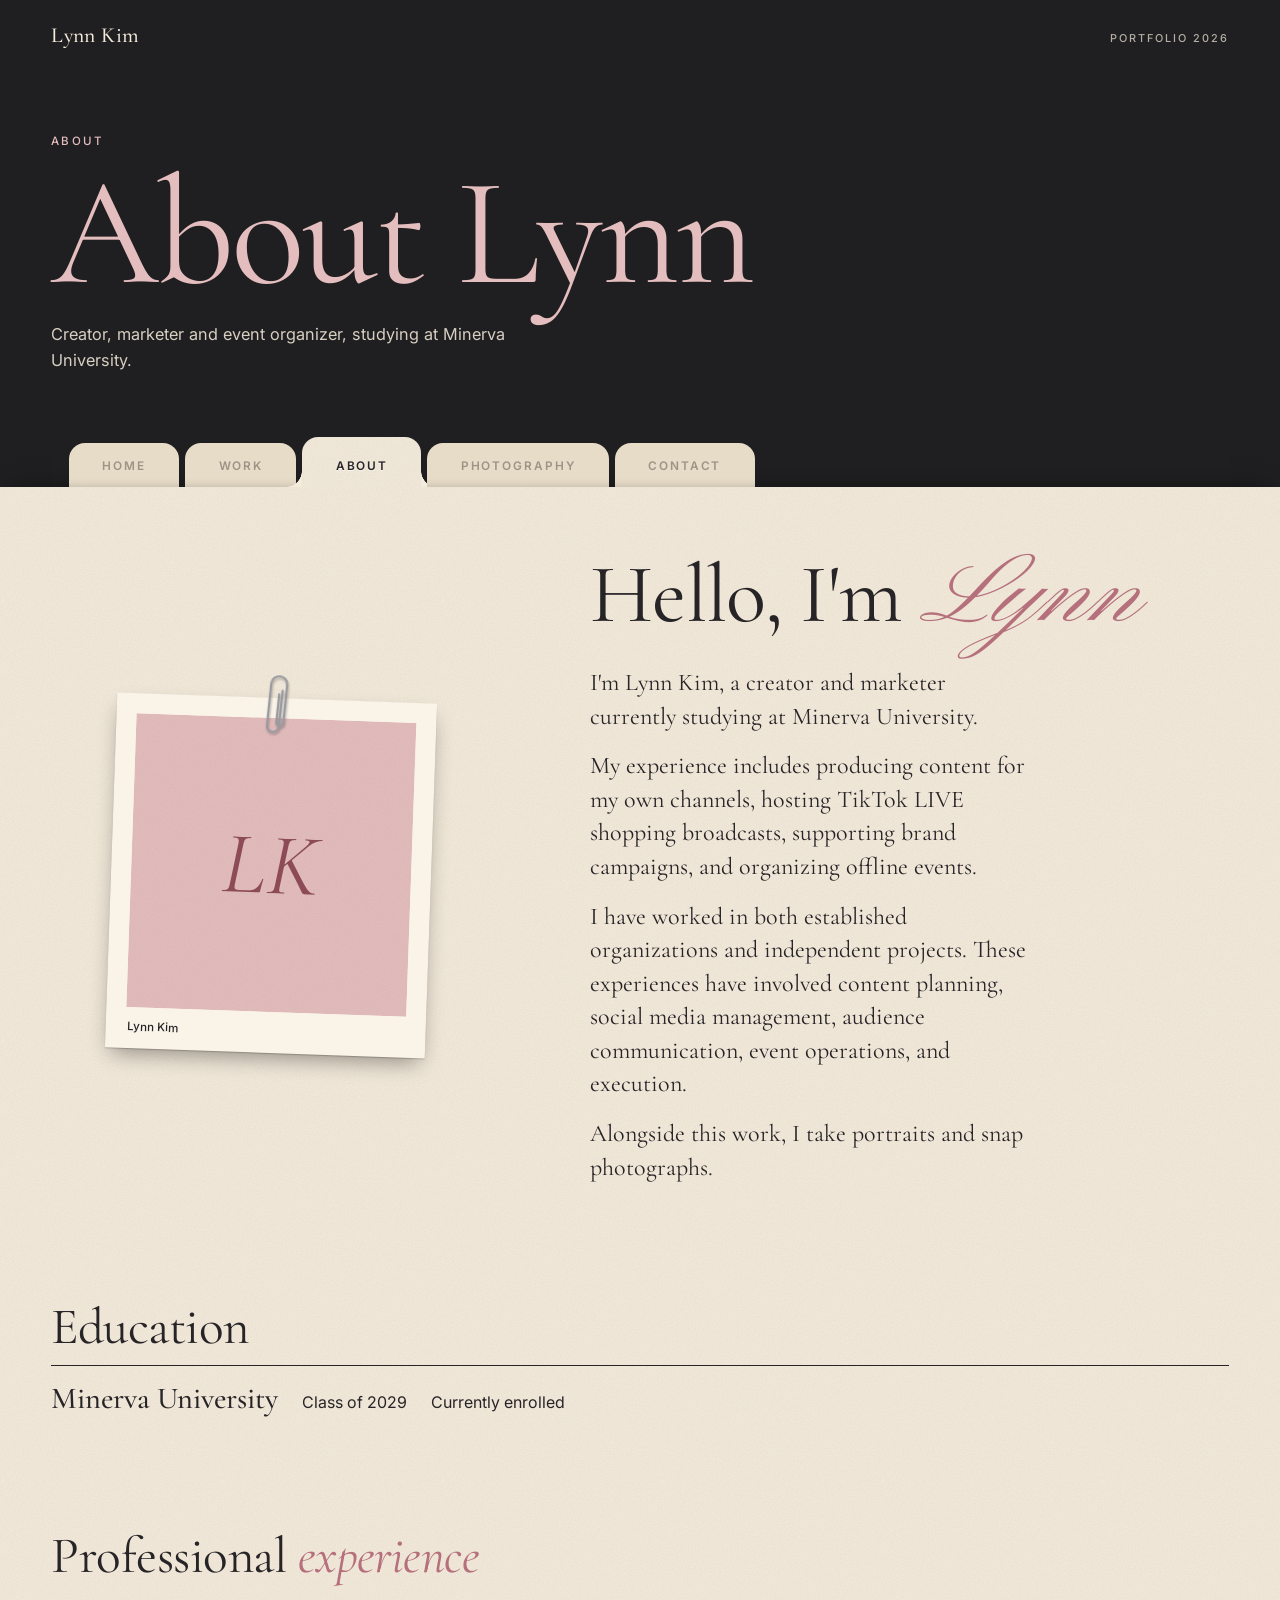
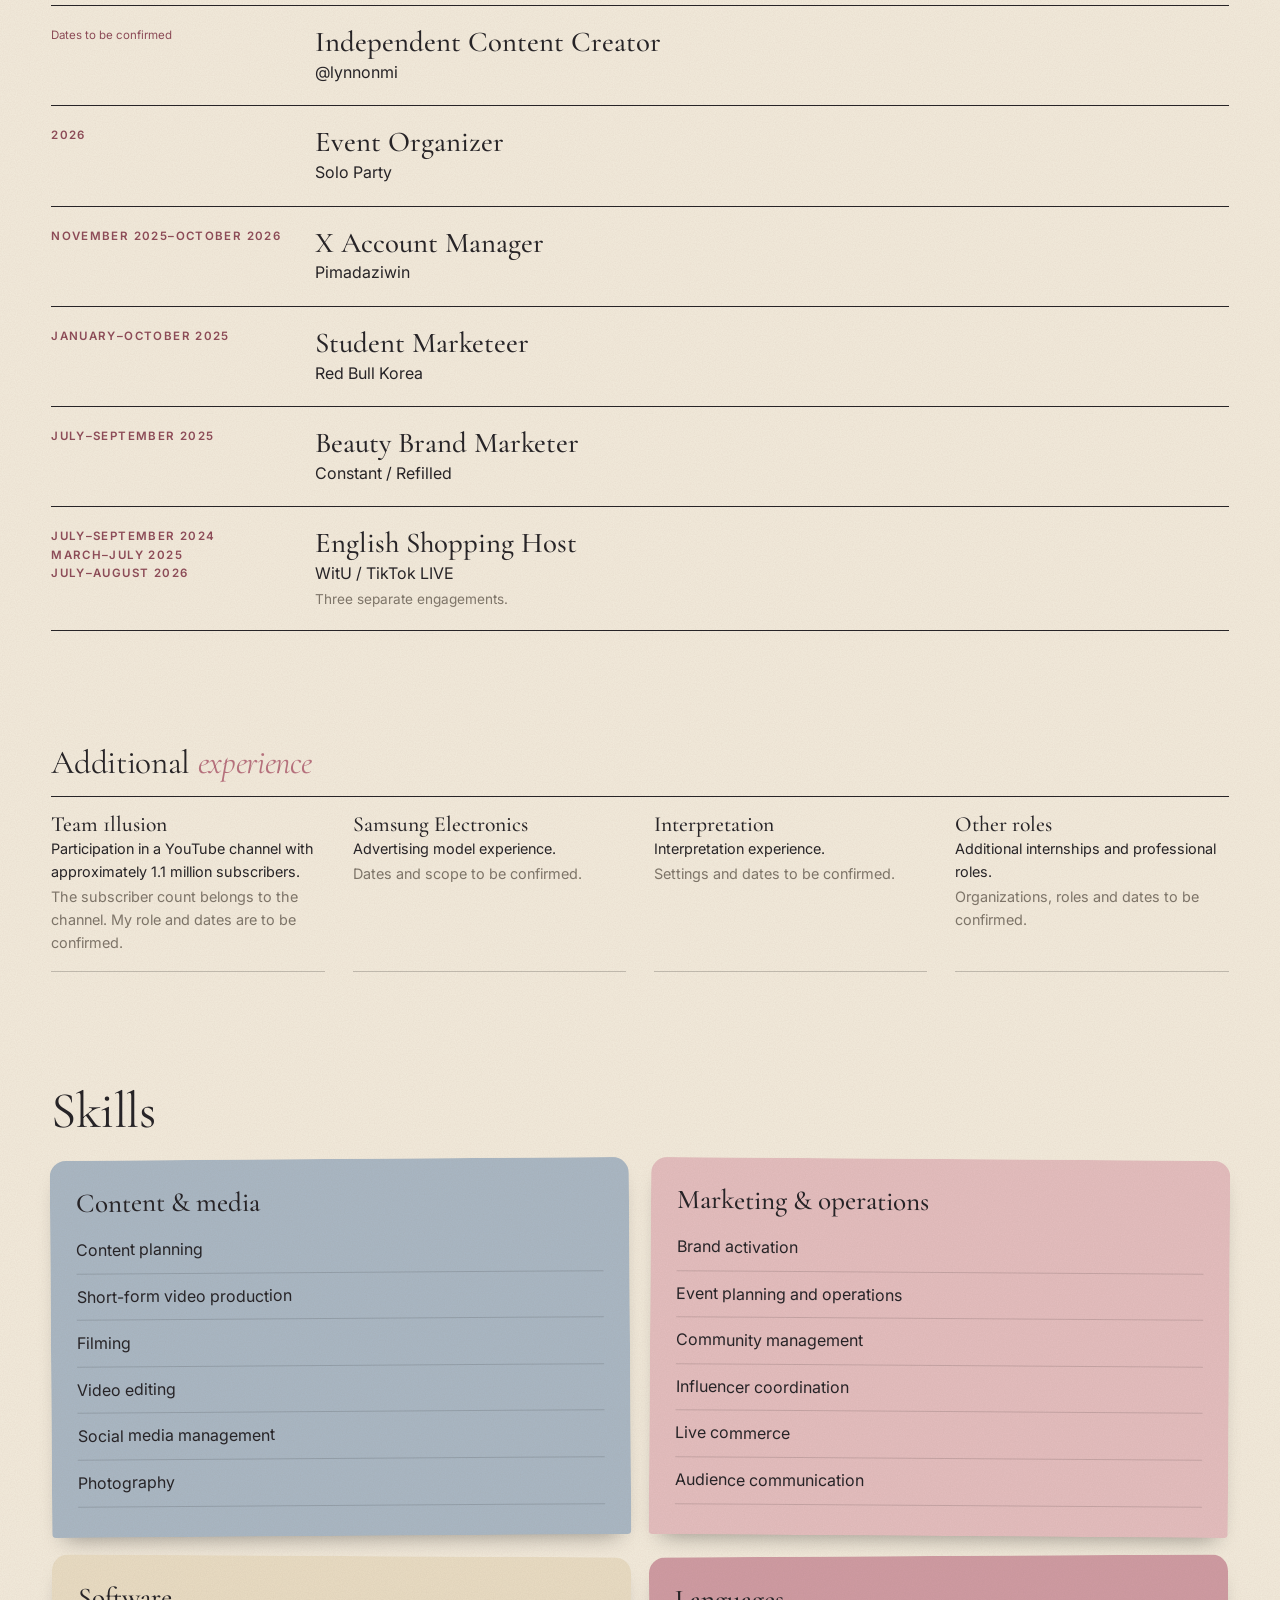
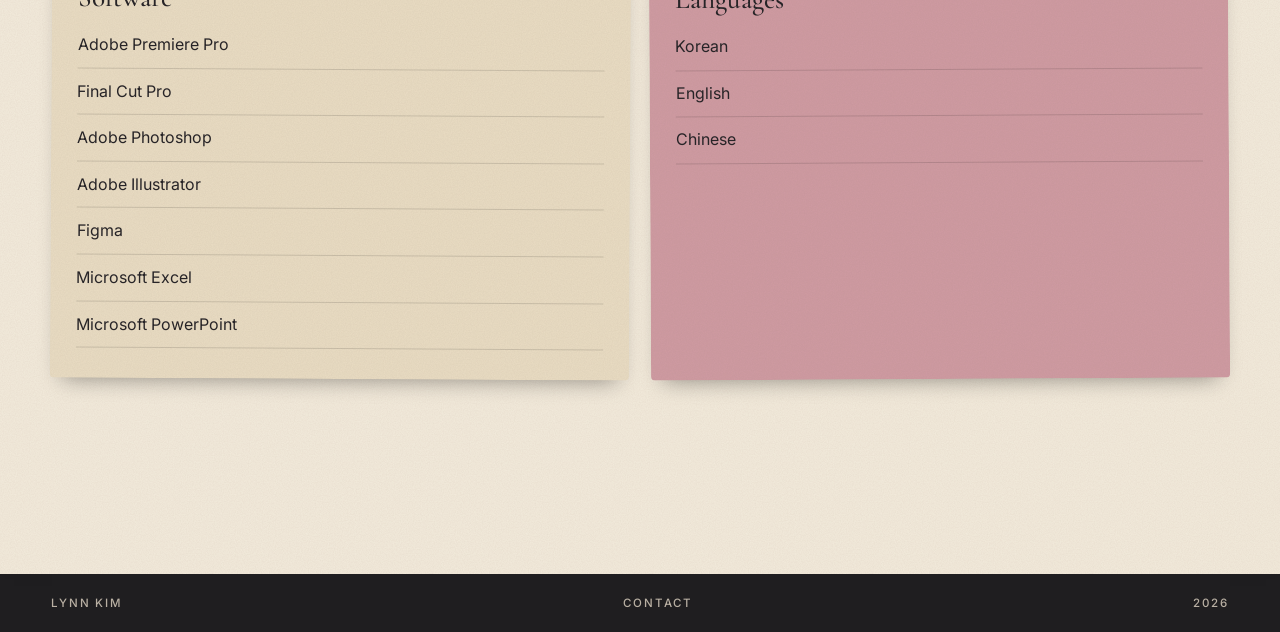
==== commit cb39cc58: "Revise portfolio: home flow, per-project layouts, text-led design, static project pages, tests and r" ====
--- a/about.html
+++ b/about.html
@@ -3,8 +3,20 @@
 <head>
 <meta charset="utf-8">
 <meta name="viewport" content="width=device-width, initial-scale=1">
-<title>Lynn Kim, portfolio archive</title>
-<meta name="description" content="Portfolio of Lynn Kim: content, events, live commerce, brand marketing and photography.">
+<title>About Lynn, Lynn Kim</title>
+<meta name="description" content="Lynn Kim is a creator and marketer studying at Minerva University. Experience, education and skills.">
+<meta name="theme-color" content="#1f1e20">
+<meta property="og:type" content="website">
+<meta property="og:site_name" content="Lynn Kim">
+<meta property="og:title" content="About Lynn, Lynn Kim">
+<meta property="og:description" content="Lynn Kim is a creator and marketer studying at Minerva University. Experience, education and skills.">
+<meta property="og:image" content="assets/og-image.png">
+<meta property="og:image:width" content="1200">
+<meta property="og:image:height" content="630">
+<meta name="twitter:card" content="summary_large_image">
+<meta name="twitter:title" content="About Lynn, Lynn Kim">
+<meta name="twitter:description" content="Lynn Kim is a creator and marketer studying at Minerva University. Experience, education and skills.">
+<meta name="twitter:image" content="assets/og-image.png">
 <link rel="icon" href="data:,">
 <link rel="preconnect" href="https://fonts.googleapis.com">
 <link rel="preconnect" href="https://fonts.gstatic.com" crossorigin>
@@ -14,7 +26,7 @@
 <body data-page="about">
 <a class="skip" href="#main">Skip to content</a>
 <div id="root"></div>
-<noscript><p style="padding:2rem;color:#f3ebdc">This portfolio needs JavaScript to load its pages.</p></noscript>
+<noscript><p style="padding:2rem;color:#f3ebdc">This portfolio needs JavaScript to load its pages. Email: eggielikestaco@gmail.com</p></noscript>
 <script type="module" src="js/app.js"></script>
 </body>
 </html>
--- a/css/styles.css
+++ b/css/styles.css
@@ -45,11 +45,11 @@
 .display { font: 400 clamp(2.6rem, 6.5vw, 5.4rem)/.95 var(--serif); letter-spacing: -.01em; }
 .display em { font-style: italic; color: var(--rose); }
 .display--s { font-size: clamp(2rem, 4vw, 3.2rem); }
-.textlink { font: 500 .78rem/1 var(--sans); letter-spacing: .14em; text-transform: uppercase; text-decoration: none; border-bottom: 1px solid currentColor; padding-bottom: 5px; align-self: flex-end; white-space: nowrap; }
+.textlink { font: 500 .78rem/1 var(--sans); letter-spacing: .14em; text-transform: uppercase; text-decoration: none; border-bottom: 1px solid currentColor; padding: 12px 0 5px; display: inline-block; align-self: flex-end; white-space: nowrap; }
 .textlink:hover { color: var(--rose-deep); }
 
 /* ---------- desk and band ---------- */
-.desk { max-width: 1600px; margin: 0 auto; }
+.desk { max-width: 1600px; margin: 0 auto; overflow-x: clip; }
 .band { position: relative; color: var(--cream); background: var(--char); }
 .top { display: flex; justify-content: space-between; align-items: baseline; padding: 22px var(--gut) 0; font: 500 .78rem var(--sans); letter-spacing: .08em; }
 .logo { text-decoration: none; font: 500 1.35rem var(--serif); letter-spacing: .02em; }
@@ -61,8 +61,14 @@
 
 /* home stage: giant name over a stack of paper */
 .stage--home { padding-top: clamp(24px, 4vw, 56px); padding-bottom: 0; position: relative; }
-.giant { font: 400 clamp(4.6rem, 17.5vw, 15rem)/.8 var(--serif); color: var(--pink); letter-spacing: -.03em; position: relative; z-index: 3; text-align: center; margin: 0 0 -.09em; }
-.stack { position: relative; width: min(560px, 82%); margin: 0 auto; height: clamp(430px, 52vw, 560px); }
+.hero-grid { display: grid; grid-template-columns: minmax(0, 1fr) minmax(300px, 540px); gap: clamp(24px, 5vw, 72px); align-items: end; position: relative; z-index: 2; }
+.hero-copy { padding-bottom: clamp(40px, 5vw, 64px); display: flex; flex-direction: column; gap: 14px; align-items: flex-start; }
+.hero-role { font: 500 clamp(1.5rem, 3vw, 2.3rem)/1.1 var(--serif); color: var(--cream); margin-top: clamp(20px, 3vw, 44px); max-width: 18ch; }
+.hero-sub { font: 500 .72rem/1 var(--sans); letter-spacing: .2em; text-transform: uppercase; color: var(--pink); }
+.hero-intro { color: #d7cfc2; max-width: 40ch; font-size: 1.02rem; }
+.hero-actions { display: flex; flex-wrap: wrap; gap: 10px; margin-top: 10px; }
+.giant { font: 400 clamp(4.2rem, 13.5vw, 12rem)/.82 var(--serif); color: var(--pink); letter-spacing: -.03em; position: relative; z-index: 3; margin: 0; overflow-wrap: anywhere; }
+.stack { position: relative; width: 100%; max-width: 540px; justify-self: end; height: clamp(420px, 44vw, 540px); margin-top: calc(clamp(30px, 5vw, 80px) * -1); }
 .paper { position: absolute; inset: 0; background: var(--cream); background-image: var(--grain); box-shadow: 0 1px 0 #fff8 inset, 0 12px 24px #0006; }
 .paper--3 { transform: rotate(3deg) translate(14px, 10px); background-color: var(--cream-2); }
 .paper--2 { transform: rotate(-2.2deg) translate(-10px, 4px); background-color: #ece3d1; }
@@ -128,14 +134,14 @@
 
 /* ---------- spines (folders seen edge-on) ---------- */
 .block--spines .display { margin-bottom: 36px; }
-.spines { display: grid; grid-template-columns: repeat(5, 1fr); gap: 0; height: clamp(300px, 36vw, 430px); }
-.spine { position: relative; margin-left: -14px; padding-top: calc(var(--i) * 26px); filter: drop-shadow(-6px 0 8px #0003); }
+.spines { display: grid; grid-template-columns: repeat(var(--n, 4), 1fr); grid-auto-rows: 100%; gap: 0; height: clamp(240px, 28vw, 330px); }
+.spine { position: relative; min-height: 0; margin-left: -14px; padding-top: calc(var(--i) * 26px); filter: drop-shadow(-6px 0 8px #0003); }
 .spine:first-child { margin-left: 0; }
 .spine a { display: flex; flex-direction: column; justify-content: space-between; height: 100%; padding: 18px 18px 18px 26px; text-decoration: none; background: var(--pink); background-image: var(--grain); border-radius: 22px 22px 0 0; color: var(--ink); transition: transform .45s var(--ease); }
 .spine a:hover, .spine a:focus-visible { transform: translateY(-14px); }
 .spine--blue a { background-color: var(--blue); } .spine--cream a { background-color: #e9dcc3; }
 .spine--rose a { background-color: #cf9aa2; } .spine--char a { background-color: var(--char-2); color: var(--cream); }
-.spine__label { writing-mode: vertical-rl; transform: rotate(180deg); font: 400 clamp(1.8rem, 3.6vw, 3rem)/1 var(--serif); font-style: italic; align-self: flex-start; }
+.spine__label { writing-mode: vertical-rl; transform: rotate(180deg); font: 400 clamp(1.3rem, 2.4vw, 2rem)/1 var(--serif); font-style: italic; align-self: flex-start; }
 .spine__count { background: var(--paper); color: var(--ink); font: 500 .6rem var(--sans); letter-spacing: .14em; text-transform: uppercase; padding: 4px 7px; align-self: flex-start; }
 
 /* ---------- photography strip on home ---------- */
@@ -151,7 +157,7 @@
 .film__frame i { position: absolute; left: 6px; bottom: 4px; font: 500 .6rem var(--sans); color: var(--cream); font-style: normal; letter-spacing: .1em; }
 
 .about-note { display: grid; grid-template-columns: minmax(220px, 4fr) 6fr; gap: clamp(28px, 5vw, 80px); align-items: center; }
-.about-note .polaroid { margin: 10px 0 0 6%; }
+.about-note .polaroid { margin: 0 auto; }
 .note { background: #c6d0da; background-image: var(--grain); padding: clamp(24px, 3.5vw, 48px); transform: rotate(1deg); box-shadow: 0 12px 24px -10px #0006; display: flex; flex-direction: column; gap: 18px; align-items: flex-start; }
 .note .display em { color: var(--rose-deep); }
 
@@ -188,11 +194,9 @@
 .folder--char .folder__head { border-color: #fff3; }
 .folder__head p { font-size: .9rem; }
 .count { display: inline-block; margin-left: 8px; font: 600 .62rem var(--sans); letter-spacing: .14em; text-transform: uppercase; background: var(--paper); color: var(--ink); padding: 4px 7px; }
-.folder__files { display: grid; grid-template-columns: repeat(12, 1fr); gap: 26px; align-items: start; }
+.folder__files { display: grid; grid-template-columns: repeat(3, 1fr); gap: 28px; align-items: start; }
+.folder__files .card:nth-child(3n+2) { margin-top: 44px; }
 .folder__files .card { color: var(--ink); }
-.folder__files .card:nth-child(1) { grid-column: 1 / 8; }
-.folder__files .card:nth-child(2) { grid-column: 8 / 13; margin-top: 56px; margin-left: -14px; }
-.folder__files .card:nth-child(n+3) { grid-column: span 4; }
 .hint { text-align: center; font-size: .8rem; color: var(--mute); margin-top: 18px; }
 
 /* ---------- Project detail ---------- */
@@ -210,12 +214,12 @@
 .detail__sec > p { max-width: 54ch; font-size: 1.05rem; }
 .ticks li { padding: 10px 0 10px 26px; border-bottom: 1px solid #0002; position: relative; }
 .ticks li::before { content: ''; position: absolute; left: 0; top: 1.2em; width: 12px; height: 1px; background: var(--rose-deep); }
-.steps { display: grid; grid-template-columns: repeat(3, 1fr); gap: 0; counter-reset: s; }
+.steps { display: grid; grid-template-columns: repeat(auto-fit, minmax(190px, 1fr)); gap: 0; counter-reset: s; }
 .steps li { display: flex; gap: 14px; padding: 18px 22px 18px 0; border-top: 1px solid var(--ink); }
 .steps b { font: 400 2.4rem/1 var(--serif); color: var(--rose); }
 .steps h3 { font: 600 .8rem var(--sans); letter-spacing: .08em; text-transform: uppercase; margin-bottom: 6px; }
 .steps p { font-size: .95rem; }
-.metrics { display: grid; grid-template-columns: repeat(3, 1fr); gap: 20px; }
+.metrics { display: grid; grid-template-columns: repeat(auto-fit, minmax(170px, 1fr)); gap: 20px; }
 .metric { background: var(--paper); background-image: var(--grain); padding: 24px 22px; box-shadow: 0 10px 18px -10px #0006; transform: rotate(-.6deg); }
 .metric:nth-child(2) { transform: rotate(.7deg) translateY(10px); }
 .metric__v { display: block; font: 400 clamp(2.4rem, 4vw, 3.6rem)/1 var(--serif); }
@@ -245,7 +249,7 @@
 .block--blue { background: #c3cdd7; background-image: var(--grain); padding: clamp(28px, 5vw, 64px); margin-left: calc(var(--gut) * -1); margin-right: calc(var(--gut) * -1); max-width: none !important; }
 .block--blue > * { max-width: var(--max); margin-left: auto; margin-right: auto; }
 .block--blue .display em { color: var(--rose-deep); }
-.snaps { display: grid; grid-template-columns: repeat(5, 1fr); gap: 22px; }
+.snaps { display: grid; grid-template-columns: repeat(3, 1fr); gap: 22px; max-width: 900px; }
 .snap { position: relative; display: block; border: 0; background: var(--paper); padding: 8px 8px 0; text-align: left; transform: rotate(var(--tilt)); box-shadow: 0 12px 20px -8px #0006; transition: transform .45s var(--ease); }
 .snap:nth-child(even) { margin-top: 34px; }
 .snap:hover, .snap:focus-visible { transform: rotate(0) translateY(-6px); }
@@ -268,7 +272,7 @@
 
 /* ---------- About ---------- */
 .about-grid { display: grid; grid-template-columns: 4fr 6fr; gap: clamp(28px, 6vw, 96px); align-items: center; margin-bottom: clamp(60px, 8vw, 110px); }
-.about-grid .polaroid { margin: 20px auto 0; max-width: 360px; }
+.about-grid .polaroid { margin: 0 auto; max-width: 360px; }
 .about-grid__text { display: flex; flex-direction: column; gap: 22px; }
 .lead { font: 400 clamp(1.3rem, 2.2vw, 1.8rem)/1.35 var(--serif); max-width: 36ch; }
 .cols { display: grid; grid-template-columns: repeat(3, 1fr); gap: 0; align-items: start; }
@@ -293,6 +297,11 @@
 .big-link--ph { border: 0; font-size: 1.1rem; }
 .btn { display: inline-block; background: var(--char); color: var(--cream); text-decoration: none; padding: 14px 22px; font: 600 .72rem var(--sans); letter-spacing: .14em; text-transform: uppercase; min-height: 44px; }
 .btn:hover { background: var(--rose-deep); }
+.btn--pink { background: var(--pink); color: var(--char); }
+.btn--pink:hover { background: var(--cream); color: var(--char); }
+.btn--line { background: transparent; color: var(--cream); border: 1px solid #f3ebdc88; }
+.btn--line:hover { background: var(--cream); color: var(--char); }
+.btn { display: inline-flex; align-items: center; }
 .btn--off { background: transparent; color: var(--mute); border: 1px dashed var(--mute); font-style: italic; text-transform: none; letter-spacing: .02em; font-size: .9rem; }
 .contact__side .polaroid { margin: 0 auto; }
 
@@ -313,7 +322,112 @@
   .about-grid__text { position: relative; padding-left: 22px; }
   .rings { display: block; background: radial-gradient(circle, var(--cream) 5px, #7d7468 5.5px, #7d7468 7px, transparent 7.5px) center 12% / 22px 22px no-repeat, radial-gradient(circle, var(--cream) 5px, #7d7468 5.5px, #7d7468 7px, transparent 7.5px) center 50% / 22px 22px no-repeat, radial-gradient(circle, var(--cream) 5px, #7d7468 5.5px, #7d7468 7px, transparent 7.5px) center 88% / 22px 22px no-repeat; left: -30px; }
 }
-@media (max-width: 640px) { .script-mark { right: -4%; bottom: 10%; font-size: 3.4rem; } .year-mark { right: 0; } }
+@media (max-width: 640px) { .script-mark { right: 6%; bottom: 3%; font-size: 2.6rem; } .year-mark { display: none; } .typed { max-width: 17ch; } }
+
+
+/* ---------- master portfolio additions ---------- */
+.works { display: grid; grid-template-columns: repeat(3, 1fr); gap: 30px; align-items: start; }
+.works .card:nth-child(3n+2) { margin-top: 44px; }
+.works .card:nth-child(3n) { margin-top: 14px; }
+.card__org { font: 600 .68rem/1.3 var(--sans); letter-spacing: .12em; text-transform: uppercase; color: var(--rose-deep); margin-top: 6px; }
+.card__facts { display: grid; grid-template-columns: 1fr 1fr; gap: 10px; margin: 12px 0 0; padding-top: 10px; border-top: 1px solid #0002; }
+.card__facts dt { font: 600 .58rem var(--sans); letter-spacing: .16em; text-transform: uppercase; color: var(--mute); }
+.card__facts dd { font-size: .8rem; line-height: 1.35; }
+.card__summary { font-size: .9rem; margin-top: 12px; }
+.card__metric { display: flex; flex-direction: column; margin-top: 12px; padding-top: 10px; border-top: 1px dashed #0004; }
+.card__metric b { font: 500 1.9rem/1 var(--serif); color: var(--rose-deep); }
+.card__metric span { font-size: .76rem; color: var(--mute); margin-top: 2px; }
+.card__img { aspect-ratio: 16 / 10; }
+
+.figs-wrap { background: #c3cdd7; background-image: var(--grain); padding: clamp(24px, 4vw, 56px); box-shadow: 0 14px 26px -12px #0007; transform: rotate(-.3deg); max-width: none !important; }
+.figs-wrap .display em { color: var(--rose-deep); }
+.figs-wrap .block__head { margin-bottom: 20px; }
+.figs-wrap .small { max-width: 44ch; color: #55606c; }
+.figs { display: grid; grid-template-columns: repeat(3, 1fr); gap: 0 clamp(20px, 3vw, 44px); }
+.figs a { display: flex; flex-direction: column; gap: 4px; text-decoration: none; padding: 18px 0 20px; border-top: 1px solid var(--ink); height: 100%; }
+.fig__v { font: 400 clamp(2.6rem, 5vw, 4.2rem)/1 var(--serif); }
+.fig__l { font-size: .92rem; line-height: 1.35; max-width: 28ch; }
+.fig__n { font: 600 .6rem var(--sans); letter-spacing: .16em; text-transform: uppercase; color: #55606c; margin-top: 4px; }
+.figs a:hover .fig__v, .figs a:focus-visible .fig__v { color: var(--rose-deep); }
+
+.mini-photo { display: grid; grid-template-columns: 5fr 6fr; gap: clamp(20px, 4vw, 56px); align-items: center; padding: clamp(20px, 3vw, 36px) 0 0; border-top: 1px solid var(--ink); }
+.mini-photo__copy { display: flex; flex-direction: column; gap: 12px; align-items: flex-start; }
+.mini-photo__copy p { max-width: 34ch; }
+.mini-photo__row { display: grid; grid-template-columns: repeat(3, 1fr); gap: 14px; max-width: 420px; }
+.mini { margin: 0; background: var(--paper); padding: 6px 6px 18px; transform: rotate(var(--tilt)); box-shadow: 0 8px 14px -6px #0006; }
+.mini .ph, .mini img { aspect-ratio: 1; height: auto; min-height: 0; }
+.mini .ph span { font-size: .5rem; padding: 3px 4px; }
+.archive-link { text-align: center; margin-top: 6px; }
+
+/* project detail */
+.pull { font: italic 400 clamp(1.9rem, 3.8vw, 3.1rem)/1.1 var(--serif); color: var(--rose-deep); max-width: var(--max); padding-right: 30%; text-wrap: balance; margin: 0 auto clamp(40px, 6vw, 80px); }
+.periods span { display: block; }
+.psec { display: grid; grid-template-columns: 4fr 8fr; gap: clamp(20px, 5vw, 72px); padding-top: 26px; border-top: 1px solid var(--ink); margin-bottom: clamp(44px, 6vw, 84px); }
+.psec__head .display { margin-top: 2px; }
+.psec__body { min-width: 0; }
+.prose p { font-size: 1.1rem; max-width: 60ch; margin-bottom: .9rem; }
+.sub { font: 600 .72rem var(--sans); letter-spacing: .16em; text-transform: uppercase; margin: 30px 0 12px; }
+.events { display: grid; grid-template-columns: 1fr 1fr; gap: 24px; align-items: start; }
+.event { background: var(--paper); background-image: var(--grain); padding: 22px 22px 24px; box-shadow: 0 12px 20px -10px #0006; transform: rotate(var(--tilt)); }
+.event__date { font: 600 .66rem var(--sans); letter-spacing: .16em; text-transform: uppercase; color: var(--rose-deep); }
+.event h3 { font: 500 1.9rem/1.05 var(--serif); margin: 4px 0; }
+.event__role { font-size: .88rem; color: var(--mute); margin-bottom: 8px; }
+.chips { display: flex; flex-wrap: wrap; gap: 8px; margin-top: 14px; }
+.chips span { border: 1px solid var(--ink); padding: 5px 10px; font-size: .8rem; line-height: 1.3; }
+.chips--solid span { background: var(--char); color: var(--cream); border-color: var(--char); }
+.themes { display: grid; grid-template-columns: 1fr 1fr; gap: 16px 28px; }
+.themes dt { font: 500 1.35rem var(--serif); }
+.themes dd { font-size: .9rem; color: #4d4740; }
+.extra { background: #c6d0da; background-image: var(--grain); padding: 18px 22px; margin-top: 26px; max-width: 54ch; transform: rotate(.4deg); box-shadow: 0 10px 18px -10px #0006; }
+.extra h3 { font: 500 1.5rem var(--serif); margin-bottom: 4px; }
+.note-line { font-style: italic; margin-top: 16px; max-width: 54ch; }
+.notes { margin-top: 16px; display: grid; gap: 8px; }
+.notes li { border-left: 2px solid var(--rose); padding-left: 12px; font-size: .92rem; max-width: 60ch; }
+.reels { display: grid; grid-template-columns: repeat(auto-fit, minmax(140px, 1fr)); gap: 14px; }
+.reel { background: var(--paper); padding: 10px 10px 14px; box-shadow: 0 10px 16px -8px #0006; }
+.reel:nth-child(odd) { transform: rotate(-1deg); } .reel:nth-child(even) { transform: rotate(1deg) translateY(8px); }
+.reel__thumb { aspect-ratio: 9 / 13; overflow: hidden; }
+.reel__thumb .ph { height: 100%; }
+.reel__views { font: 400 2rem/1 var(--serif); margin-top: 10px; }
+.reel__views span { font: 600 .6rem var(--sans); letter-spacing: .14em; text-transform: uppercase; margin-left: 6px; color: var(--mute); }
+.reel__rank { font-size: .78rem; margin-top: 2px; }
+.reel__todo { font-size: .72rem; margin-top: 8px; }
+.evi-grid { display: grid; grid-template-columns: repeat(auto-fill, minmax(150px, 1fr)); gap: 14px; margin-top: 14px; }
+.evi { margin: 0; }
+.evi__img { aspect-ratio: 4 / 3; overflow: hidden; }
+.evi__img .ph span { font-size: .52rem; }
+.evi figcaption { font-size: .76rem; line-height: 1.35; margin-top: 6px; }
+
+/* about and photography */
+.block--intro { max-width: 760px !important; }
+.block--intro .display { margin-bottom: 18px; }
+.rules { max-width: 62ch; margin-top: 10px; }
+.prose--lead p { font: 400 clamp(1.15rem, 1.9vw, 1.5rem)/1.4 var(--serif); max-width: 40ch; margin-bottom: 1rem; }
+.edu__row { display: flex; flex-wrap: wrap; align-items: baseline; gap: 6px 24px; margin-top: 14px; padding-top: 14px; border-top: 1px solid var(--ink); }
+.edu__row b { font: 500 1.9rem var(--serif); }
+.timeline li { display: grid; grid-template-columns: 240px 1fr; gap: 24px; padding: 20px 0; border-top: 1px solid var(--ink); }
+.timeline li:last-child { border-bottom: 1px solid var(--ink); }
+.timeline__when span { display: block; font: 600 .72rem/1.6 var(--sans); letter-spacing: .12em; text-transform: uppercase; color: var(--rose-deep); }
+.timeline__when .pending { text-transform: none; letter-spacing: 0; font-weight: 400; }
+.timeline h3 { font: 500 1.8rem/1.1 var(--serif); }
+.timeline h3 a { text-decoration: none; border-bottom: 1px solid transparent; }
+.timeline h3 a:hover { border-color: currentColor; color: var(--rose-deep); }
+.timeline p { margin-top: 2px; }
+.skills { display: grid; grid-template-columns: 1fr 1fr; gap: 20px; }
+.skill { padding: 26px 26px 30px; background-image: var(--grain); box-shadow: 0 12px 22px -12px #0006; border-radius: 16px 16px 4px 4px; }
+.skill h3 { font: 500 1.7rem var(--serif); margin-bottom: 8px; }
+.skill--blue { background-color: var(--blue); transform: rotate(-.4deg); } .skill--pink { background-color: var(--pink); transform: rotate(.4deg); }
+.skill--cream { background-color: #e9dcc3; transform: rotate(.3deg); } .skill--rose { background-color: #cf9aa2; transform: rotate(-.3deg); }
+.plain li { justify-content: flex-start; }
+
+/* ---------- lace and ribbon ---------- */
+.lace-wrap { position: relative; width: 100%; max-width: 440px; margin: 0 auto; padding: 8% 6%; }
+.lace-wrap .polaroid { position: relative; z-index: 2; margin: 0 auto; }
+.doily { position: absolute; z-index: 0; width: 118%; left: -9%; top: -4%; height: auto; filter: drop-shadow(0 6px 8px #0003); transform: rotate(8deg); pointer-events: none; }
+.ribbon { position: absolute; z-index: 3; width: 74%; height: auto; left: -14%; top: 56%; transform: rotate(-14deg); filter: drop-shadow(0 3px 3px #0004); pointer-events: none; }
+.about-note .lace-wrap, .about-grid .lace-wrap, .contact__side .lace-wrap { margin-top: 10px; }
+.contact__side .ribbon { left: auto; right: -14%; top: 12%; transform: rotate(18deg); }
+@media (max-width: 640px) { .lace-wrap { max-width: 320px; } .ribbon { left: -6%; } .contact__side .ribbon { right: -6%; } }
 
 /* ---------- motion ---------- */
 @media (prefers-reduced-motion: reduce) {
@@ -329,11 +443,17 @@
   .scatter .card:nth-child(3) { grid-column: 1 / 5; margin-top: 0; margin-left: 0; }
   .strip-wrap, .about-note, .about-grid, .contact { grid-template-columns: 1fr; }
   .facts { grid-template-columns: repeat(2, 1fr); }
-  .detail, .steps, .metrics, .cols { grid-template-columns: 1fr; }
+  .detail, .cols { grid-template-columns: 1fr; }
   .col--pink, .col--cream { margin-left: 0; margin-top: 16px; }
-  .evidence__row { grid-template-columns: 1fr 1fr; }
   .snaps { grid-template-columns: repeat(3, 1fr); }
-  .folder__files .card:nth-child(1), .folder__files .card:nth-child(2), .folder__files .card:nth-child(n+3) { grid-column: span 6; margin-left: 0; }
+  .works, .folder__files { grid-template-columns: repeat(2, 1fr); }
+  .works .card, .folder__files .card { margin-top: 0 !important; }
+  .figs { grid-template-columns: repeat(2, 1fr); }
+  .psec { grid-template-columns: 1fr; gap: 16px; }
+  .events, .themes, .skills { grid-template-columns: 1fr; }
+  .timeline li { grid-template-columns: 1fr; gap: 4px; }
+  .hero-grid, .mini-photo { grid-template-columns: 1fr; }
+  .stack { justify-self: center; margin-top: 0; }
 }
 
 /* ---------- mobile ---------- */
@@ -347,9 +467,10 @@
   .spine a { flex-direction: row-reverse; align-items: center; padding: 22px 20px; height: 74px; border-radius: 18px 18px 0 0; }
   .spine__label { writing-mode: horizontal-tb; transform: none; font-size: 1.9rem; align-self: center; }
   .spine__count { align-self: center; }
-  .scatter, .folder__files { display: flex; flex-direction: column; gap: 34px; }
-  .scatter .card, .folder__files .card { margin: 0 !important; width: 94%; }
-  .scatter .card:nth-child(even), .folder__files .card:nth-child(even) { align-self: flex-end; }
+  .scatter, .works, .folder__files { display: flex; flex-direction: column; gap: 34px; }
+  .figs { grid-template-columns: 1fr; }
+  .scatter .card, .works .card, .folder__files .card { margin: 0 !important; width: 94%; }
+  .scatter .card:nth-child(even), .works .card:nth-child(even), .folder__files .card:nth-child(even) { align-self: flex-end; }
   .folder { padding: 22px 16px; }
   .cabinet__stack { padding-bottom: 52px; }
   .film { grid-template-columns: repeat(3, 1fr); }
@@ -366,3 +487,114 @@
   .pager a { font-size: 1.25rem; }
   .block--blue { margin-left: calc(var(--gut) * -1); margin-right: calc(var(--gut) * -1); }
 }
+.timeline, .skills { margin-top: 24px; }
+
+/* ======== revision: text-led layouts, per-project sections, quieter decoration ======== */
+.sr-only { position: absolute; width: 1px; height: 1px; overflow: hidden; clip: rect(0 0 0 0); white-space: nowrap; }
+.display--xs { font-size: clamp(1.6rem, 2.6vw, 2.2rem); }
+
+/* monogram frame used when no portrait is supplied */
+.mono { width: 100%; height: 100%; min-height: 100%; display: grid; place-items: center; background-color: var(--pink); background-image: var(--grain); }
+.mono span { font: 400 clamp(3rem, 8vw, 5.5rem)/1 var(--serif); font-style: italic; color: var(--rose-deep); letter-spacing: .02em; }
+.mono--blue { background-color: var(--blue); } .mono--rose { background-color: #cf9aa2; } .mono--cream { background-color: #e6dac4; }
+.polaroid__img .mono { aspect-ratio: 1 / 1.05; }
+
+/* project cards without images: a coloured folder band instead of an empty frame */
+.card__band { display: block; margin: -18px -18px 16px; padding: 9px 18px; font: 600 .64rem/1.2 var(--sans); letter-spacing: .16em; text-transform: uppercase; background: var(--pink); background-image: var(--grain); color: var(--ink); }
+.card__band--blue { background-color: var(--blue); } .card__band--cream { background-color: #e9dcc3; } .card__band--rose { background-color: #cf9aa2; } .card__band--char { background-color: var(--char-2); color: var(--cream); }
+.card .label { display: none; }
+.card__img + .card__band { margin-top: 0; }
+.card__title { font-size: 1.9rem; }
+.card__facts dd { overflow-wrap: anywhere; }
+
+/* home */
+.figs { grid-template-columns: repeat(4, 1fr); }
+.index { margin-top: clamp(28px, 4vw, 48px); border-top: 1px solid var(--ink); }
+.index li { border-bottom: 1px solid #0003; }
+.index a { display: grid; grid-template-columns: 3rem 1.3fr 1.2fr 1.6fr; gap: 16px; align-items: baseline; padding: 14px 4px; text-decoration: none; transition: background .25s; }
+.index a:hover, .index a:focus-visible { background: #fff6; }
+.index__no { font: 600 .7rem var(--sans); letter-spacing: .14em; color: var(--rose-deep); }
+.index__title { font: 500 1.5rem/1.1 var(--serif); }
+.index__org, .index__role { font-size: .85rem; color: #5a544c; }
+.contact-strip { background: var(--paper); background-image: var(--grain); padding: clamp(24px, 4vw, 48px); box-shadow: 0 12px 22px -12px #0006; transform: rotate(-.4deg); display: grid; gap: 14px; max-width: 880px; }
+.contact-strip p { max-width: 56ch; }
+.contact-strip__links { display: flex; flex-wrap: wrap; gap: 8px 32px; }
+.mini-photo__copy p { max-width: 38ch; }
+.block--contact { margin-bottom: 0; }
+
+/* project detail */
+.facts { grid-template-columns: repeat(auto-fit, minmax(170px, 1fr)); }
+.psec { margin-bottom: clamp(36px, 5vw, 64px); }
+.cmp-wrap { overflow-x: auto; }
+.cmp { border-collapse: collapse; width: 100%; min-width: 440px; }
+.cmp th, .cmp td { text-align: left; padding: 12px 16px 12px 0; border-bottom: 1px solid #0003; vertical-align: top; }
+.cmp thead th { font: 600 .66rem var(--sans); letter-spacing: .16em; text-transform: uppercase; color: var(--rose-deep); border-bottom: 1px solid var(--ink); }
+.cmp tbody th { font: 600 .66rem var(--sans); letter-spacing: .14em; text-transform: uppercase; color: var(--mute); width: 22%; }
+.cmp td { font: 400 1.35rem/1.2 var(--serif); }
+.events { grid-template-columns: 1fr 1fr; }
+.event { transform: none; box-shadow: 0 1px 0 #0002, 0 10px 18px -12px #0006; }
+.dcols { display: grid; grid-template-columns: repeat(auto-fit, minmax(210px, 1fr)); gap: 0; border-top: 1px solid var(--ink); }
+.dcols > div { padding: 18px 22px 20px 0; border-bottom: 1px solid #0003; }
+.dcols dt { font: 500 1.55rem/1.1 var(--serif); margin-bottom: 6px; }
+.dcols dd { font-size: .95rem; max-width: 40ch; }
+.periods-list { display: grid; gap: 0; border-top: 1px solid var(--ink); max-width: 460px; }
+.periods-list li { display: flex; gap: 18px; align-items: baseline; padding: 12px 0; border-bottom: 1px solid #0003; font: 500 1.35rem var(--serif); }
+.periods-list b { font: 600 .66rem var(--sans); letter-spacing: .16em; color: var(--rose-deep); }
+.callout { border-left: 3px solid var(--rose); padding: 6px 0 6px 20px; max-width: 62ch; }
+.callout > p { font: 400 1.35rem/1.35 var(--serif); }
+.callout .ticks { margin-top: 12px; }
+.split { display: grid; grid-template-columns: 1fr 1fr; gap: 20px; align-items: stretch; }
+.split__side { padding: 22px 24px 24px; background-image: var(--grain); box-shadow: 0 10px 18px -12px #0006; }
+.split__side--me { background-color: var(--pink); }
+.split__side--them { background-color: var(--paper); border: 1px dashed #0005; box-shadow: none; }
+.split__side h3 { font: 600 .68rem var(--sans); letter-spacing: .16em; text-transform: uppercase; margin-bottom: 8px; }
+.split__stat { display: flex; flex-direction: column; margin-bottom: 8px; }
+.split__stat b { font: 400 clamp(2.6rem, 5vw, 3.8rem)/1 var(--serif); }
+.split__stat span { font-size: .85rem; color: #4d4740; }
+.reels { display: grid; grid-template-columns: repeat(auto-fit, minmax(170px, 1fr)); gap: 0; border-top: 1px solid var(--ink); }
+.reel { padding: 18px 18px 20px 0; border-bottom: 1px solid #0003; display: flex; flex-direction: column; gap: 4px; transform: none !important; background: none; box-shadow: none; }
+.reel__views { font: 400 clamp(2.4rem, 4vw, 3.2rem)/1 var(--serif); }
+.reel__views i { font: 600 .62rem var(--sans); letter-spacing: .14em; text-transform: uppercase; margin-left: 8px; color: var(--mute); font-style: normal; }
+.reel__rank { font-size: .88rem; }
+.metric { transform: none; box-shadow: 0 1px 0 #0002, 0 10px 18px -12px #0006; }
+.metric:nth-child(2) { transform: none; }
+.quiet { border-top: 1px solid var(--ink); padding-top: 18px; margin-bottom: 56px; max-width: 70ch; }
+.quiet__h { font: 600 .68rem var(--sans); letter-spacing: .16em; text-transform: uppercase; margin-bottom: 6px; }
+.quiet p { font-size: .92rem; color: #5a544c; }
+.gallery { display: grid; grid-template-columns: repeat(auto-fill, minmax(240px, 1fr)); gap: 18px; }
+.gallery figure { margin: 0; } .gallery img { width: 100%; height: auto; }
+.gallery figcaption { font-size: .8rem; margin-top: 6px; }
+.links { margin: -24px 0 36px; }
+
+/* about and contact: calmer */
+.addl { display: grid; grid-template-columns: repeat(auto-fit, minmax(220px, 1fr)); gap: 0 28px; border-top: 1px solid var(--ink); margin-top: 18px; }
+.addl li { padding: 14px 0 16px; border-bottom: 1px solid #0003; }
+.addl h3 { font: 500 1.35rem var(--serif); }
+.addl p { font-size: .9rem; }
+.addl .small { margin-top: 2px; }
+.rings { display: none !important; }
+.contact { grid-template-columns: 1fr; max-width: 820px; }
+.note-pad { transform: none; }
+.quiet-wide { max-width: 760px !important; }
+
+@media (max-width: 960px) {
+  .figs { grid-template-columns: repeat(2, 1fr); }
+  .index a { grid-template-columns: 2.4rem 1fr; }
+  .index__org, .index__role { grid-column: 2; }
+  .split { grid-template-columns: 1fr; }
+}
+@media (max-width: 640px) {
+  .figs { grid-template-columns: 1fr; }
+  .events { grid-template-columns: 1fr; }
+}
+.mini-photo { margin-bottom: clamp(48px, 6vw, 90px); }
+.mini-photo:not(:has(.mini-photo__row)) { grid-template-columns: 1fr; }
+.mini-photo__copy .textlink { align-self: flex-start; }
+.about-note .ribbon { top: 74%; left: -16%; width: 66%; transform: rotate(-10deg); }
+.links { max-width: var(--max); margin: -24px auto 36px; }
+.quiet { max-width: var(--max); margin: 0 auto 56px; padding-right: 35%; }
+.figs-wrap { padding-bottom: clamp(20px, 3vw, 36px); }
+.figs a { padding-bottom: 6px; }
+.links--flow { margin: 18px auto 0; }
+.about-grid .polaroid { max-width: 320px; }
+@media (max-width: 640px) { .about-grid .polaroid { max-width: 290px; } .about-grid__photo { display: flex; justify-content: center; } }
